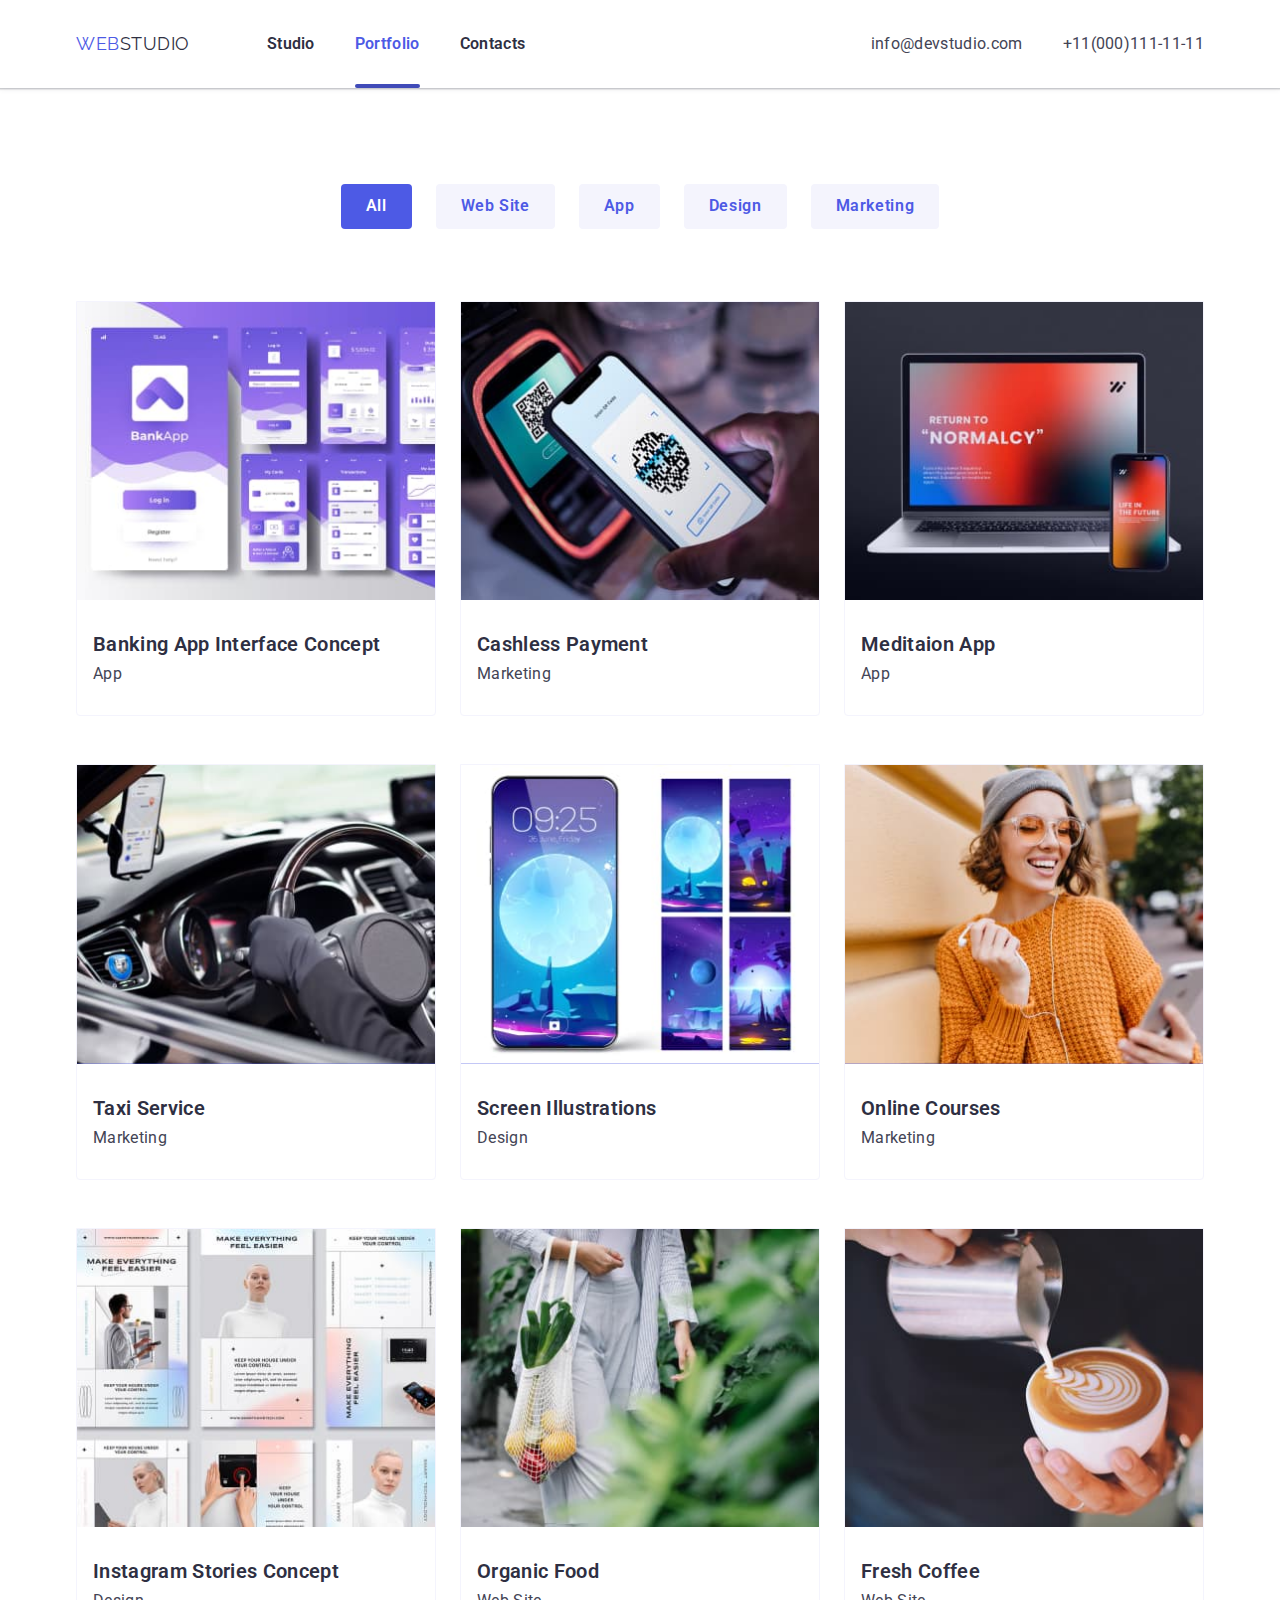
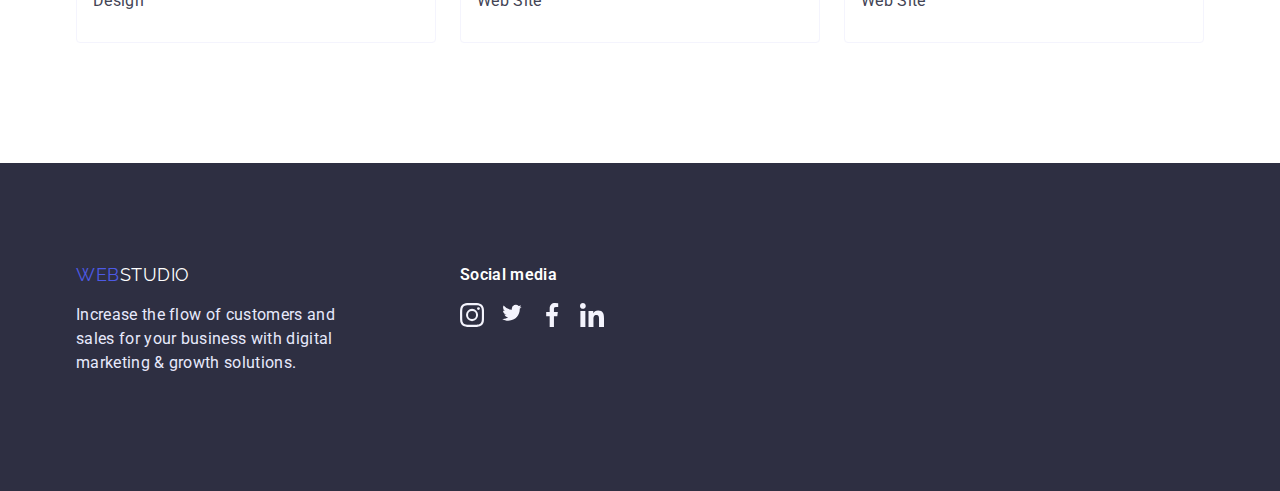
==== portfolio.html @ 0a271f46 "summary" ====
<!DOCTYPE html>
<html lang="en">
  <head>
    <meta charset="UTF-8" />
    <meta http-equiv="X-UA-Compatible" content="IE=edge" />
    <meta name="viewport" content="width=device-width, initial-scale=1.0" />
    <title>Портфоліо</title>
    <link
      href="https://fonts.googleapis.com/css2?family=Raleway:wght@700&family=Roboto:wght@400;500;700;900&display=swap"
      rel="stylesheet"
    />
    <link
      rel="stylesheet"
      href="https://cdnjs.cloudflare.com/ajax/libs/modern-normalize/1.1.0/modern-normalize.min.css"
    />
    <link rel="stylesheet" href="./css/styles.css" />
  </head>
  <body>
    <header class="page-header">
      <div class="container main-nav">
        <nav class="nav-logo">
          <a href="./images/Logo.svg" class="logo"
            ><span class="accent">WEB</span>STUDIO</a
          >
          <ul class="site-nav list">
            <li class="item"><a href="./index.html" class="link">Studio</a></li>
            <li class="item current"><a href="" class="link current">Portfolio</a></li>
            <li class="item"><a href="" class="link">Contacts</a></li>
          </ul>
        </nav>
        <div class="contact">
          <ul class="aut-nav list">
            <li class="item">
              <a href="mailto:info@devstudio.com" class="link"
                >info@devstudio.com</a
              >
            </li>
            <li class="item">
              <a href="tel:+11(000)111-11-11" class="link">+11(000)111-11-11</a>
            </li>
          </ul>
        </div>
      </div>
    </header>
    <main>
        <section class="portfolio-card">
         <div class="container">
          <ul class="list button-container">
            <li class="item">
              <button type="button" class="button primary">All</button>
            </li>
            <li class="item">
              <button type="button" class="button secondary">Web Site</button>
            </li>
            <li class="item">
              <button type="button" class="button secondary">App</button>
            </li>
            <li class="item">
              <button type="button" class="button secondary">Design</button>
            </li>
            <li class="item">
              <button type="button" class="button secondary">Marketing</button>
            </li>
          </ul>
          <ul class="project-card list">
            <li class="card-info item">
            <a href="" class="card-element">
              <div class="card-img">
              <img src="./images/imgp(1).jpg" alt="Banking App" width="360" />
              <p class="overlay">14 Stylish and User-Friendly App 
                Design Concepts · Task Manager App ·
                Calorie Tracker App · Exotic Fruit Ecommerce App · 
                Cloud Storage App</p>
              </div>
              <div class="card-text">
              <h3 class="card-text-title">Banking App Interface Concept</h3>
              <p class="card-text-text">App</p>
              </div>
           </a>
            </li>
            <li class="card-info item ">
              <a href="" class="card-element">
                <div class="card-img">
              <img
                src="./images/imgp(2).jpg"
                alt="Cashless Payment"
                width="360"
              />
             <p class="overlay">14 Stylish and User-Friendly App 
                        Design Concepts · Task Manager App ·
                        Calorie Tracker App · Exotic Fruit Ecommerce App · 
                        Cloud Storage App</p>
                </div>
                        <div class="card-text">
                        <h3 class="card-text-title">Cashless Payment</h3>
              <p class="card-text-text">Marketing</p>
                        </div>
            </a>
            </li>
            <li class="card-info item">
              <a href="" class="card-element">
                <div class="card-img">
                <img src="./images/imgp(3).jpg" alt="Meditaion App" width="360" />
              <p class="overlay">14 Stylish and User-Friendly App 
                Design Concepts · Task Manager App ·
                Calorie Tracker App · Exotic Fruit Ecommerce App · 
                Cloud Storage App</p>
                </div>
              <div class="card-text">
              <h3 class="card-text-title">Meditaion App</h3>
              <p class="card-text-text">App</p>
              </div>
            </a>
            </li>
            <li class="card-info item">
              <a href="" class="card-element">
                <div class="card-img">
                  <img src="./images/imgp(4).jpg" alt="Taxi Service" width="360" />
                  <p class="overlay">14 Stylish and User-Friendly App 
                    Design Concepts · Task Manager App ·
                    Calorie Tracker App · Exotic Fruit Ecommerce App · 
                    Cloud Storage App</p>
                    </div>
                  <div class="card-text">
              <h3 class="card-text-title">Taxi Service</h3>
              <p class="card-text-text">Marketing</p>
              </div>
            </a>
            </li>
            <li class="card-info item">
              <a href="" class="card-element">
                <div class="card-img">
                <img
                src="./images/imgp(5).jpg"
                alt="Screen Illustrations"
                width="360"
              />
              <p class="overlay">14 Stylish and User-Friendly App 
                Design Concepts · Task Manager App ·
                Calorie Tracker App · Exotic Fruit Ecommerce App · 
                Cloud Storage App</p>
                </div>
              <div class="card-text">
              <h3 class="card-text-title">Screen Illustrations</h3>
              <p class="card-text-text">Design</p>
              </div>
            </a>
            </li>
            <li class="card-info item">
            <a href="" class="card-element">
              <div class="card-img">
              <img
                src="./images/imgp(6).jpg"
                alt="Online Courses"
                width="360"
              />
              <p class="overlay">14 Stylish and User-Friendly App 
                Design Concepts · Task Manager App ·
                Calorie Tracker App · Exotic Fruit Ecommerce App · 
                Cloud Storage App</p>
                </div>
              <div class="card-text">
              <h3 class="card-text-title">Online Courses</h3>
              <p class="card-text-text">Marketing</p>
              </div>
            </a>
            </li>
            <li class="card-info item">
              <a href="" class="card-element">
                <div class="card-img">
                <img src="./images/imgp(7).jpg" alt="Instagram" width="360" />
                <p class="overlay">14 Stylish and User-Friendly App 
                  Design Concepts · Task Manager App ·
                  Calorie Tracker App · Exotic Fruit Ecommerce App · 
                  Cloud Storage App</p>
                  </div>
                <div class="card-text">
              <h3 class="card-text-title">Instagram Stories Concept</h3>
              <p class="card-text-text">Design</p>
              </div>
            </a>
            </li>
            <li class="card-info item">
              <a href="" class="card-element" >
                <div class="card-img">
                <img src="./images/imgp(8).jpg" alt="Organic Food" width="360" />
              <p class="overlay">14 Stylish and User-Friendly App 
                Design Concepts · Task Manager App ·
                Calorie Tracker App · Exotic Fruit Ecommerce App · 
                Cloud Storage App</p>
                </div>
              <div class="card-text">
              <h3 class="card-text-title">Organic Food</h3>
              <p class="card-text-text">Web Site</p>
              </div>
              </a>
            </li>
            <li class="card-info item">
              <a href="" class="card-element">
                <div class="card-img">
                <img src="./images/imgp(9).jpg" alt="Fresh Coffee" width="360" />
                <p class="overlay">14 Stylish and User-Friendly App 
                  Design Concepts · Task Manager App ·
                  Calorie Tracker App · Exotic Fruit Ecommerce App · 
                  Cloud Storage App</p>
                  </div>
                <div class="card-text">
              <h3 class="card-text-title">Fresh Coffee</h3>
              <p class="card-text-text">Web Site</p>
              </div>
            </a>
            </li>
          </ul>
        </div>
        </section>
    </main>

    <footer class="footer">
      <div class="container info">
        <div class=" footer-page footer-info">
        <a href="./images/Logo.svg" class="logo footer-logo"
          ><span class="accent">WEB</span>STUDIO</a
        >
        <p class="footer-text">
          Increase the flow of customers and sales for your business with
          digital marketing & growth solutions.
        </p>
        </div>
        <div class="cocial footer-info">
        <h2 class="footer-title">Social media</h2>
        <ul class="link-media list">
          <li class="">
            <a class="link-media-item">
            <svg class="media-icon" width="24" height="24">
             <use href="./images/icons.svg/symbol-defs2.svg#icon-instagramsvg"></use>
            </svg>
          </a>
          </li>
          <li class="">
            <a class="link-media-item">
            <svg class="media-icon" width="24" height="19.5">
              <use href="./images/icons.svg/symbol-defs2.svg#icon-twittersvg"></use>
            </svg>
          </a>
          </li>
          <li class="">
            <a class="link-media-item">
            <svg class="media-icon" width="24" height="24">
              <use href="./images/icons.svg/symbol-defs2.svg#icon-facebooksvg"></use>
            </svg>
          </a>
          </li>
          <li class="">
            <a class="link-media-item">
            <svg class="media-icon" width="24" height="24">
              <use href="./images/icons.svg/symbol-defs2.svg#icon-linkedinsvg"></use>
            </svg>
          </a>
          </li>
        </ul>
        </div>
      </div>
    </footer>
  </body>
</html>
---- css/styles.css ----
:root{
    --primary-text-color:rgba(67, 68, 85, 1);
    --title-text-color:#2E2F42;
    --accent-color:#4D5AE5;
    --primary-white-color: #ffffff;
    --primary-light-color: #E7E9FC;
    --primary-cloud-color:#F4F4FD;
    --primary-slate-color:#8E8F99;
    --primary-green-color:#31D0AA;
    --timer-fuction: cubic-bezier(0.4, 0, 0.2, 1);
}

img{
    display: block;
    max-width: 100%;
} 
body{
    color: var(--primary-text-color);
    background-color: var(--primary-white-color);
    font-family: Roboto, sans-serif;
    letter-spacing: 0.02em;
    font-size: 16px;
    line-height: 1.5;
}
.list{
    padding: 0;
    margin: 0;
    list-style: none;
}
.container{
    margin-left: auto;
    margin-right: auto;
    width: 100%;
    max-width: 1158px;
    padding-left: 15px;
    padding-right: 15px;
    
}

/*---LOGO---*/
.page-header{
    display: flex;
    align-items: center;
    box-shadow: 0px 2px 1px rgba(46, 47, 66, 0.08), 0px 1px 1px rgba(46, 47, 66, 0.16), 0px 1px 6px rgba(46, 47, 66, 0.08);
}
.logo {
   display: flex;
   padding-top: 24px;
   padding-bottom:24px ;
    color:var(--title-text-color);
    font-family: Raleway, cursive;
    font-size: 18px;
    line-height: 1.33;
    letter-spacing: 0.03em;
    text-decoration: none;
    transition: color 250ms var(--timer-fuction);
}

.logo:hover,
.logo:focus{
    color:var(--primary-text-color);
}

.logo:active{
    color: var(--accent-color);
}

.logo .accent{
    color:var(--accent-color);
    font-family: Raleway, sans-serif;
    font-size: 18px;
    line-height: 1.33;
    letter-spacing: 0.03em; 
    transition: color 250ms var(--timer-fuction);  
}

.logo .accent:hover,
.logo .accent:focus{
    color: var(--primary-text-color);
}

.logo .accent{
    color: var(--accent-color);
}


.main-nav{
    display: flex;
    align-items: center;
    margin-right: auto;   
}


/*---SITE-NAV---*/

 .nav-logo{
    display: flex;
    align-items: center;
    margin-right: auto;
 }
.site-nav{
    display: flex;
    margin-left: 77px;
    gap:40px;

}

.site-nav .link{
    display:block;
    position: relative; 
    color: var(--title-text-color);
    font-weight: 600;
    font-size: 16px;
    line-height: 1.5;
    text-decoration: none;
    padding-top: 32px;
    padding-bottom: 32px;
    transition: color 250ms var(--timer-fuction);
}
.item.current > .link{
    color:var(--accent-color);
}
 .link.current::after {
    content: '' ;
    display:block;
    position: absolute;
    left: 0;
    bottom:0; 
    width: 100%;
    height: 4px;
    background-color: #404BB8;
    border-radius: 2px;
    opacity: 1;
    transform: color 250ms var(--timer-fuction); 
} 


.site-nav .link:hover,
.site-nav .link:focus{
    color:var(--primary-text-color); 
}

.site-nav .link:active{
   color: var(--accent-color);
}



/*---AUT-NAV---*/

.aut-nav{
    display: flex;
    gap:40px;
   
}

.aut-nav .link{
    display: flex;
    color:var(--primary-text-color);
    font-size: 16px;
    line-height: 1.5;
    text-decoration: none;
    transition: color 250ms var(--timer-fuction);
     
}


.aut-nav .link:hover,
.aut-nav .link:focus{
    color:var(--title-text-color); 
}

.aut-nav .link:active{
    color: var(--accent-color);
}

 /*---HERO---*/
 .overlay-hero {
    min-width: 1440px;
    height: 600px;
    margin-left: auto;
    margin-right: auto;
    outline: 1px solid #000000;
    background-color: var(--primary-slate-color);
    background-image: linear-gradient(
        rgba(46, 47, 66, 0.7),
     rgba(46, 47, 66, 0.7)),
     url('../images/people-office1.jpg');
    background-repeat: no-repeat;
    background-position: center;
    background-size: cover; 
 }
 .hero{
    padding-top: 192px;
    padding-bottom:192px ;
    text-align: center;
 }

.hero-title{
    margin-top: 0;
    margin-bottom: 48px;
    color: var(--primary-white-color);
    font-weight: 600;
    font-size: 56px;
    line-height: 1.07;
  
}

 /*---BUTTON---*/

.button{ 
   
    display: inline-block;
    border-radius: 4px;
    padding: 12px 24px;
    border: 1px solid transparent;

    color: var(--title-text-color);
    background-color: var(--primary-white-color);
    font-family: inherit;
    font-weight: 600;
    font-size: 16px;
    line-height: 1.18;
    letter-spacing: 0.04em;
    cursor: pointer;
    text-align: center;
    transition: background-color 250ms cubic-bezier(0.4, 0, 0.2, 1), box-shadow 250ms cubic-bezier(0.4, 0, 0.2, 1),
                color 250ms cubic-bezier(0.4, 0, 0.2, 1);

    


}
.button.primary{
    color:var(--primary-white-color);
    background-color:var(--accent-color); 

}

.button.primary:hover,
.button.primary:focus{
    background-color: #404BB8;
    box-shadow:0px 4px 4px rgba(0, 0, 0, 0.15);
}
.button.primary:active{
    color:var(--accent-color);
}
.button.secondary {
    color: var(--accent-color);
    background-color: var(--primary-cloud-color);
       
}

.button.secondary:hover,
.button.secondary:focus{
    color:var(--primary-cloud-color);
    background-color:var(--accent-color); 
    box-shadow:0px 4px 4px rgba(0, 0, 0, 0.15);
}

.button.secondary:active{
    color: var(--primary-cloud-color);
}

/*section fuetere+team*/

.section{
    padding-top: 120px; 
    padding-bottom: 120px;
}
.no-padding{
    padding-bottom: 0;

}
  
.fueture{
    
}

.fueture-list{
    display: flex;
    
}
.fueture-list .item{
    width: calc(25% - 24px);
    margin:0 12px;
   
}
 .fueture-icon{
    display: flex;
}

.item-icon{
    display: flex;
    justify-content: center;
    align-items: center;
    height: 112px; 
    background-color: var(--primary-cloud-color); 
    margin-bottom: 8px;   
}

.fueture-list .title, 
.team-list .title{
    margin-top: 0;
    margin-bottom: 8px;
    color:var(--title-text-color);
    font-weight: 600;
    font-size: 20px;
    line-height: 1.2;
    
}
.fueture-list .text{
    margin-top: 0;
    margin-bottom: 0;
   color: var(--primary-text-color);
   font-size: 16px;
   line-height: 1.5;
}

/*---WORK---*/
.work{ 
   

}
.work-list{
    display: flex;
    justify-content: center;
    gap: 24px;
    
}
.work-list .item{
    width: 360px;
    
}


.work .title{
    margin-top: 0;
    margin-bottom: 72px;
    color:var(--title-text-color);
    font-weight: 600;
    font-size: 36px; 
    line-height: 1.11;
    text-align: center;
}

/*---TEAM---*/
.team{
 background-color: var(--primary-cloud-color);
}  

.team .team-title{
    margin-top: 0;
    margin-bottom: 72px ;
    color:var(--title-text-color);
    font-weight: 600;
    font-size: 36px;
    line-height: 1.11;
    text-align: center;

}
.team-list{
    display: flex;
    justify-content: center;

}
.team-list .item{
    width: calc(25% - 24px);
    margin: 0 12px;
    border-radius: 0px 0px 4px 4px;
    box-shadow: 0px 1px 6px rgba(46, 47, 66, 0.08), 0px 1px 1px rgba(46, 47, 66, 0.16), 0px 2px 1px rgba(46, 47, 66, 0.08);
} 

.team-list .text{
    color:var(--primary-text-color);
    margin-top: 0;
    margin-bottom: 8px;
    text-align: center;
}
.title-text{
 padding: 32px 16px;
 background-color: var(--primary-white-color);
}
.team-list .title{
    text-align: center;
}
.link-team{
    display: flex;
    justify-content: center;
    gap: 24px;
}

.link-team-item{
    width: 40px;
    height: 40px;  
}
.link-team-icon{
    width: 100%;
    height: 100%;
    background-color: var(--accent-color);
    border-radius: 50%;
    display: flex;
    align-items: center;
    justify-content: center;
    transition: background-color 250ms var(--timer-fuction);
}
.team-icon{
    fill:var(--primary-cloud-color);
}
.link-team-icon:hover,
.link-team-icon:focus{
    background-color:#404BB8; 
}



/* ---CUSTOMERS--- */

.customers-title{
    margin-bottom: 72px ;
    color:var(--title-text-color);
    font-size: 36px;
    line-height: 1.16;
    text-align: center; 
    letter-spacing: 0.03em;
}
.customers-link{ 
    display: flex;
    align-items: center;
    margin:0;
    padding:0;
    
}

.customers{
    padding-top:120px;
    padding-bottom: 120px; 
}

.customers-link{
    display: flex;
    gap:24px;
}
.client{
  width: calc((100% - 120px) / 6);
  height: 88px ;
}
.compani{
    width: 100%;
    height: 100%;
    border:1px solid var(--primary-slate-color);
    border-radius: 4px;
    display: flex;
    align-items: center;
    justify-content: center;
    fill:var(--primary-slate-color);
    transition: fill 250ms var(--timer-fuction),  border-color 250ms var(--timer-fuction);
    

}

.compani:hover,
.compani:focus{
    border-color: var(--accent-color);
    fill:var(--accent-color);
}



/* ---FOOTER---- */
.footer{
 padding-top: 100px; 
 padding-bottom: 100px;
 background-color: var(--title-text-color);
    
}
.info{
    display: flex;
    align-items: center;
    align-items: flex-start;
}
.footer-info{
    flex-direction: column;

}
.footer-page{
    margin-right: 120px;
}
.footer-logo{
    margin-bottom: 16px;
    padding: 0;
    color: var(--primary-white-color);
    transition: color 250ms var(--timer-fuction);

}
.footer-logo:hover,
.footer-logo:focus{
color:var(--primary-white-color);
}


.footer-text{
    display: flex;
    color: var(--primary-light-color);
    margin-top: 0;
    width: 264px;
  
}

.footer-title{
    display:flex;

    font-weight: 600;
    font-size: 16px;
    line-height: 1.5;
    color:var(--primary-white-color);
    margin-bottom:16px;
    margin-top:0;
}
 
.link-media{
    display: flex;
    justify-content: center;
    gap: 16px;
}

.link-media-item{
    width: 40px;
    height: 40px;  
}
.link-media-icom{
    width: 100%;
    height: 100%;
    background-color: rgb(255, 255, 255,10%);
    border-radius: 50%;
    display: flex;
    align-items: center;
    justify-content: center;
    transition: background-color 250ms var(--timer-fuction);
}
.media-icon{
    fill:var(--primary-cloud-color);
}
.link-media-icom:hover,
.link-media-icom:focus{
    background-color:var(--primary-green-color); 
}


.cocial{
    padding-right: 120px;
} 


/*---PORTFOLIO---*/

.portfolio-card{
    padding-top: 96px;
    padding-bottom: 120px;
}
.button-container{
    display: flex;
    justify-content: center;
    margin-bottom: 72px;
   
    
}
.button-container .item+.item{
    margin-left: 24px;

}
 .project-card{
    display: flex;
    flex-wrap: wrap;
    text-decoration: none;
    column-gap:24px ;
    row-gap:48px ;
 }


a{
    text-decoration: none;
}
.card-text-title{
    display: flex;
    margin-top: 0;
    margin-bottom: 8px;  
    color: var(--title-text-color);
    font-weight: 600;
    font-size: 20px;
    line-height: 1.2;

}
.card-text-text{
    margin-top: 0;
    margin-bottom:0;   
    color: var(--primary-text-color);
    font-size: 16px;
    line-height: 1.2;
    
}
.card-text{
    padding-top: 32px;
    padding-bottom: 32px;
    padding-left: 16px;
    padding-right: 0;
}

.card-info{
    width: 360px;
    border: 0.5px solid var(--primary-cloud-color);
    border-radius: 0px 0px 4px 4px;
}

.card-info:hover,
.card-info:focus{
    box-shadow: 0px 1px 6px rgba(46, 47, 66, 0.08), 0px 1px 1px rgba(46, 47, 66, 0.16), 0px 2px 1px rgba(46, 47, 66, 0.08); 
   
}
.card-element{
    position: relative;
    display: block;
}
.card-img{
    position: relative;
    overflow: hidden; 
}
.overlay{
    position: absolute;
    left:0;
    top:0;
    width: 100%;
    height: 100%;
    margin: 0;
    overflow: avto;
    transform: translate(0, 100%);
    transition: transform 250ms var(--timer-fuction);
    font-size: 16px;
    padding-top: 40px ;
    padding-bottom: 164px ;
    padding-left: 32px ;
    padding-right: 32px ;
    
    color:var(--primary-cloud-color);
    background-color: rgba(77, 90, 229, 0.5);
}

.card-element:hover .overlay,
.card-element:focus .overlay{
    transform: translate(0, 0);
}

/* MODAL */

.backdrop{
    position: fixed;
    top:0;
    left:0;
    z-index: 100;
    width: 100%;
    height: 100%;
    background-color: rgba(46, 47, 66, 0.4);
    transition: opacity 250ms var(--timer-fuction), visibility 250ms var(--timer-fuction);
}
 .backdrop.is-hidden{
    opacity: 0;
    visibility: hidden;
    pointer-events: none;

} 
.modal {
    position: absolute;
    top: 50%;
    left: 50%;
    transform: translate(-50%, -50%);
    width: 408px;
    height: 576px;
    background-color:#FCFCFC;
    box-shadow: 0px 1px 1px rgba(0, 0, 0, 0.14), 0px 1px 3px rgba(0, 0, 0, 0.12), 0px 2px 1px rgba(0, 0, 0, 0.2);
    border-radius: 4px;
   
    
}
.modal-close-btn{
    position: absolute;
    top:24px;
    right: 24px;
    display: flex;
    justify-content: center;
    align-items: center; 
    width: 24px;
    height: 24px;  
    border-radius: 50%;
    background: #E7E9FC;
    border: 1px solid rgba(0, 0, 0, 0.1);
    padding: 0;
    cursor: pointer;
    transition: border-color var(--accent-color); 
    filter: drop-shadow(0px 4px 4px rgba(0, 0, 0, 0.25)); 
} 

.modal-close-btn:hover,
.modal-close-btn:focus{
   border-color: rgba(231, 233, 252, 1);
}

.modal-close-svg-btn{
    transition: fill var(--primary-white-color);
} 
  
.modal-close-btn:hover .modal-close-svg-btn,
.modal-close-btn:focus .modal-close-svg-btn{
fill: var(--title-text-color); 
}
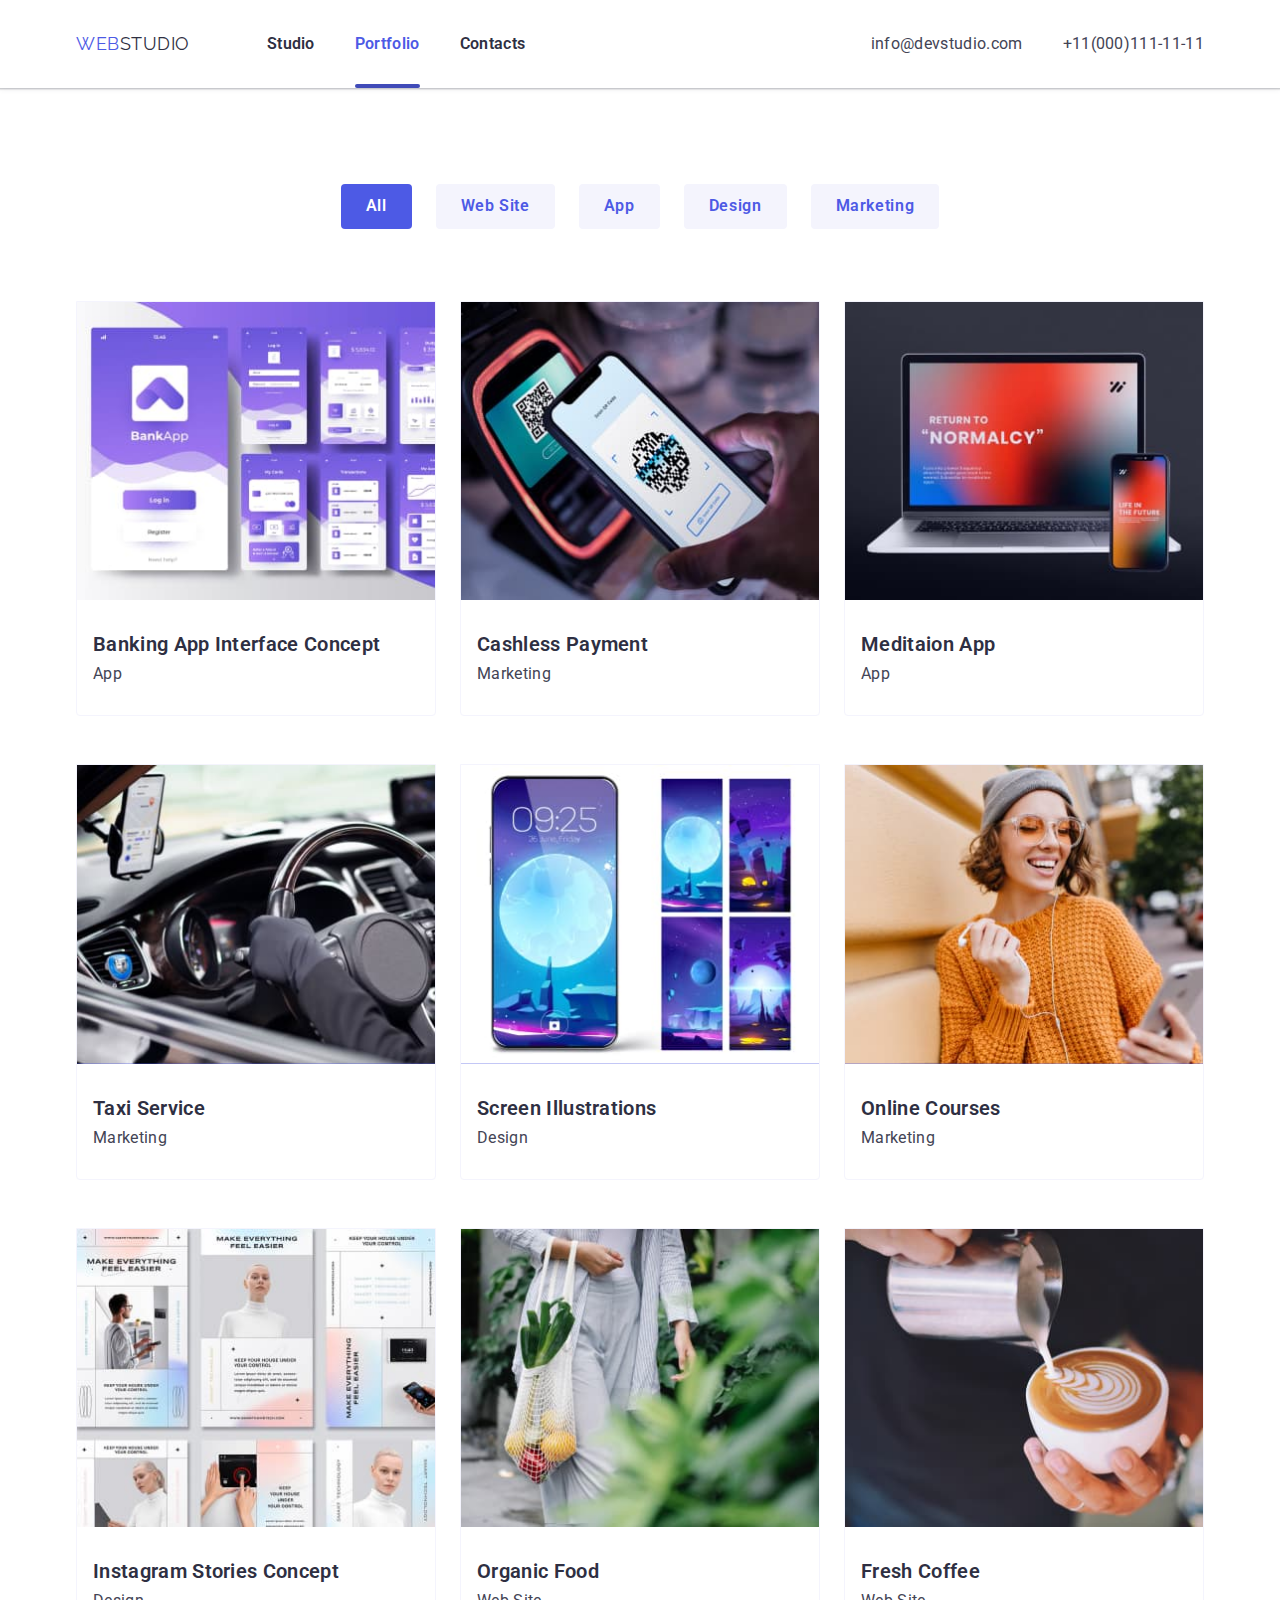
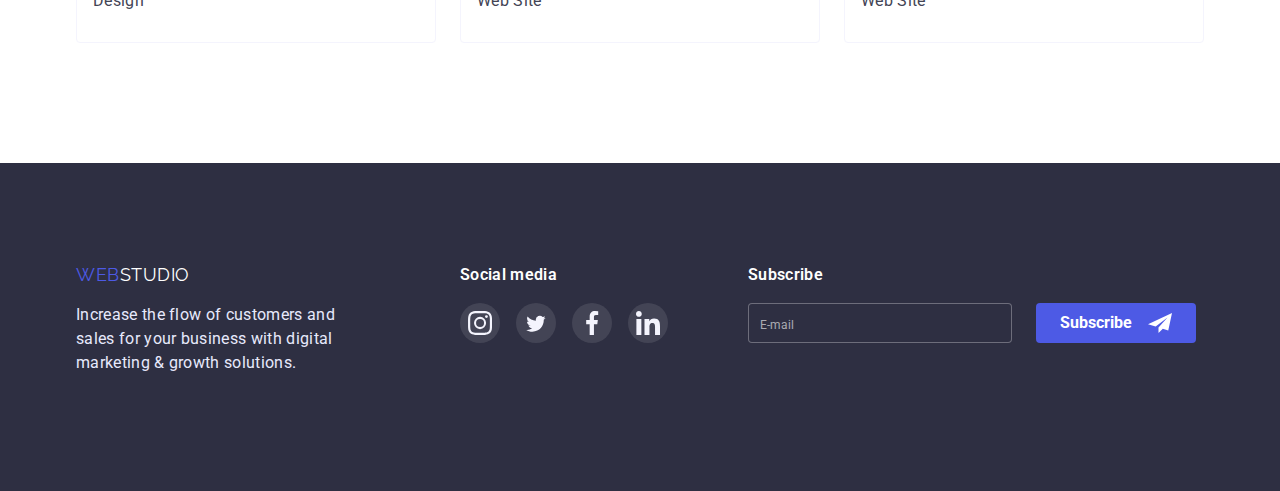
==== commit d651d7f3: "update portfolio" ====
--- a/portfolio.html
+++ b/portfolio.html
@@ -24,7 +24,9 @@
           >
           <ul class="site-nav list">
             <li class="item"><a href="./index.html" class="link">Studio</a></li>
-            <li class="item current"><a href="" class="link current">Portfolio</a></li>
+            <li class="item current">
+              <a href="" class="link current">Portfolio</a>
+            </li>
             <li class="item"><a href="" class="link">Contacts</a></li>
           </ul>
         </nav>
@@ -43,8 +45,8 @@
       </div>
     </header>
     <main>
-        <section class="portfolio-card">
-         <div class="container">
+      <section class="portfolio-card">
+        <div class="container">
           <ul class="list button-container">
             <li class="item">
               <button type="button" class="button primary">All</button>
@@ -64,200 +66,257 @@
           </ul>
           <ul class="project-card list">
             <li class="card-info item">
-            <a href="" class="card-element">
-              <div class="card-img">
-              <img src="./images/imgp(1).jpg" alt="Banking App" width="360" />
-              <p class="overlay">14 Stylish and User-Friendly App 
-                Design Concepts · Task Manager App ·
-                Calorie Tracker App · Exotic Fruit Ecommerce App · 
-                Cloud Storage App</p>
-              </div>
-              <div class="card-text">
-              <h3 class="card-text-title">Banking App Interface Concept</h3>
-              <p class="card-text-text">App</p>
-              </div>
-           </a>
-            </li>
-            <li class="card-info item ">
-              <a href="" class="card-element">
-                <div class="card-img">
-              <img
-                src="./images/imgp(2).jpg"
-                alt="Cashless Payment"
-                width="360"
-              />
-             <p class="overlay">14 Stylish and User-Friendly App 
-                        Design Concepts · Task Manager App ·
-                        Calorie Tracker App · Exotic Fruit Ecommerce App · 
-                        Cloud Storage App</p>
-                </div>
-                        <div class="card-text">
-                        <h3 class="card-text-title">Cashless Payment</h3>
-              <p class="card-text-text">Marketing</p>
-                        </div>
-            </a>
-            </li>
-            <li class="card-info item">
-              <a href="" class="card-element">
-                <div class="card-img">
-                <img src="./images/imgp(3).jpg" alt="Meditaion App" width="360" />
-              <p class="overlay">14 Stylish and User-Friendly App 
-                Design Concepts · Task Manager App ·
-                Calorie Tracker App · Exotic Fruit Ecommerce App · 
-                Cloud Storage App</p>
-                </div>
-              <div class="card-text">
-              <h3 class="card-text-title">Meditaion App</h3>
-              <p class="card-text-text">App</p>
-              </div>
-            </a>
-            </li>
-            <li class="card-info item">
-              <a href="" class="card-element">
-                <div class="card-img">
-                  <img src="./images/imgp(4).jpg" alt="Taxi Service" width="360" />
-                  <p class="overlay">14 Stylish and User-Friendly App 
-                    Design Concepts · Task Manager App ·
-                    Calorie Tracker App · Exotic Fruit Ecommerce App · 
-                    Cloud Storage App</p>
-                    </div>
-                  <div class="card-text">
-              <h3 class="card-text-title">Taxi Service</h3>
-              <p class="card-text-text">Marketing</p>
-              </div>
-            </a>
-            </li>
-            <li class="card-info item">
-              <a href="" class="card-element">
-                <div class="card-img">
-                <img
-                src="./images/imgp(5).jpg"
-                alt="Screen Illustrations"
-                width="360"
-              />
-              <p class="overlay">14 Stylish and User-Friendly App 
-                Design Concepts · Task Manager App ·
-                Calorie Tracker App · Exotic Fruit Ecommerce App · 
-                Cloud Storage App</p>
-                </div>
-              <div class="card-text">
-              <h3 class="card-text-title">Screen Illustrations</h3>
-              <p class="card-text-text">Design</p>
-              </div>
-            </a>
-            </li>
-            <li class="card-info item">
-            <a href="" class="card-element">
-              <div class="card-img">
-              <img
-                src="./images/imgp(6).jpg"
-                alt="Online Courses"
-                width="360"
-              />
-              <p class="overlay">14 Stylish and User-Friendly App 
-                Design Concepts · Task Manager App ·
-                Calorie Tracker App · Exotic Fruit Ecommerce App · 
-                Cloud Storage App</p>
-                </div>
-              <div class="card-text">
-              <h3 class="card-text-title">Online Courses</h3>
-              <p class="card-text-text">Marketing</p>
-              </div>
-            </a>
-            </li>
-            <li class="card-info item">
-              <a href="" class="card-element">
-                <div class="card-img">
-                <img src="./images/imgp(7).jpg" alt="Instagram" width="360" />
-                <p class="overlay">14 Stylish and User-Friendly App 
-                  Design Concepts · Task Manager App ·
-                  Calorie Tracker App · Exotic Fruit Ecommerce App · 
-                  Cloud Storage App</p>
-                  </div>
-                <div class="card-text">
-              <h3 class="card-text-title">Instagram Stories Concept</h3>
-              <p class="card-text-text">Design</p>
-              </div>
-            </a>
-            </li>
-            <li class="card-info item">
-              <a href="" class="card-element" >
-                <div class="card-img">
-                <img src="./images/imgp(8).jpg" alt="Organic Food" width="360" />
-              <p class="overlay">14 Stylish and User-Friendly App 
-                Design Concepts · Task Manager App ·
-                Calorie Tracker App · Exotic Fruit Ecommerce App · 
-                Cloud Storage App</p>
-                </div>
-              <div class="card-text">
-              <h3 class="card-text-title">Organic Food</h3>
-              <p class="card-text-text">Web Site</p>
-              </div>
-              </a>
-            </li>
-            <li class="card-info item">
-              <a href="" class="card-element">
-                <div class="card-img">
-                <img src="./images/imgp(9).jpg" alt="Fresh Coffee" width="360" />
-                <p class="overlay">14 Stylish and User-Friendly App 
-                  Design Concepts · Task Manager App ·
-                  Calorie Tracker App · Exotic Fruit Ecommerce App · 
-                  Cloud Storage App</p>
-                  </div>
-                <div class="card-text">
-              <h3 class="card-text-title">Fresh Coffee</h3>
-              <p class="card-text-text">Web Site</p>
-              </div>
-            </a>
-            </li>
-          </ul>
-        </div>
-        </section>
+              <a href="" class="card-element">
+                <div class="card-img">
+                  <img
+                    src="./images/imgp(1).jpg"
+                    alt="Banking App"
+                    width="360"
+                  />
+                  <p class="overlay">
+                    14 Stylish and User-Friendly App Design Concepts · Task
+                    Manager App · Calorie Tracker App · Exotic Fruit Ecommerce
+                    App · Cloud Storage App
+                  </p>
+                </div>
+                <div class="card-text">
+                  <h3 class="card-text-title">Banking App Interface Concept</h3>
+                  <p class="card-text-text">App</p>
+                </div>
+              </a>
+            </li>
+            <li class="card-info item">
+              <a href="" class="card-element">
+                <div class="card-img">
+                  <img
+                    src="./images/imgp(2).jpg"
+                    alt="Cashless Payment"
+                    width="360"
+                  />
+                  <p class="overlay">
+                    14 Stylish and User-Friendly App Design Concepts · Task
+                    Manager App · Calorie Tracker App · Exotic Fruit Ecommerce
+                    App · Cloud Storage App
+                  </p>
+                </div>
+                <div class="card-text">
+                  <h3 class="card-text-title">Cashless Payment</h3>
+                  <p class="card-text-text">Marketing</p>
+                </div>
+              </a>
+            </li>
+            <li class="card-info item">
+              <a href="" class="card-element">
+                <div class="card-img">
+                  <img
+                    src="./images/imgp(3).jpg"
+                    alt="Meditaion App"
+                    width="360"
+                  />
+                  <p class="overlay">
+                    14 Stylish and User-Friendly App Design Concepts · Task
+                    Manager App · Calorie Tracker App · Exotic Fruit Ecommerce
+                    App · Cloud Storage App
+                  </p>
+                </div>
+                <div class="card-text">
+                  <h3 class="card-text-title">Meditaion App</h3>
+                  <p class="card-text-text">App</p>
+                </div>
+              </a>
+            </li>
+            <li class="card-info item">
+              <a href="" class="card-element">
+                <div class="card-img">
+                  <img
+                    src="./images/imgp(4).jpg"
+                    alt="Taxi Service"
+                    width="360"
+                  />
+                  <p class="overlay">
+                    14 Stylish and User-Friendly App Design Concepts · Task
+                    Manager App · Calorie Tracker App · Exotic Fruit Ecommerce
+                    App · Cloud Storage App
+                  </p>
+                </div>
+                <div class="card-text">
+                  <h3 class="card-text-title">Taxi Service</h3>
+                  <p class="card-text-text">Marketing</p>
+                </div>
+              </a>
+            </li>
+            <li class="card-info item">
+              <a href="" class="card-element">
+                <div class="card-img">
+                  <img
+                    src="./images/imgp(5).jpg"
+                    alt="Screen Illustrations"
+                    width="360"
+                  />
+                  <p class="overlay">
+                    14 Stylish and User-Friendly App Design Concepts · Task
+                    Manager App · Calorie Tracker App · Exotic Fruit Ecommerce
+                    App · Cloud Storage App
+                  </p>
+                </div>
+                <div class="card-text">
+                  <h3 class="card-text-title">Screen Illustrations</h3>
+                  <p class="card-text-text">Design</p>
+                </div>
+              </a>
+            </li>
+            <li class="card-info item">
+              <a href="" class="card-element">
+                <div class="card-img">
+                  <img
+                    src="./images/imgp(6).jpg"
+                    alt="Online Courses"
+                    width="360"
+                  />
+                  <p class="overlay">
+                    14 Stylish and User-Friendly App Design Concepts · Task
+                    Manager App · Calorie Tracker App · Exotic Fruit Ecommerce
+                    App · Cloud Storage App
+                  </p>
+                </div>
+                <div class="card-text">
+                  <h3 class="card-text-title">Online Courses</h3>
+                  <p class="card-text-text">Marketing</p>
+                </div>
+              </a>
+            </li>
+            <li class="card-info item">
+              <a href="" class="card-element">
+                <div class="card-img">
+                  <img src="./images/imgp(7).jpg" alt="Instagram" width="360" />
+                  <p class="overlay">
+                    14 Stylish and User-Friendly App Design Concepts · Task
+                    Manager App · Calorie Tracker App · Exotic Fruit Ecommerce
+                    App · Cloud Storage App
+                  </p>
+                </div>
+                <div class="card-text">
+                  <h3 class="card-text-title">Instagram Stories Concept</h3>
+                  <p class="card-text-text">Design</p>
+                </div>
+              </a>
+            </li>
+            <li class="card-info item">
+              <a href="" class="card-element">
+                <div class="card-img">
+                  <img
+                    src="./images/imgp(8).jpg"
+                    alt="Organic Food"
+                    width="360"
+                  />
+                  <p class="overlay">
+                    14 Stylish and User-Friendly App Design Concepts · Task
+                    Manager App · Calorie Tracker App · Exotic Fruit Ecommerce
+                    App · Cloud Storage App
+                  </p>
+                </div>
+                <div class="card-text">
+                  <h3 class="card-text-title">Organic Food</h3>
+                  <p class="card-text-text">Web Site</p>
+                </div>
+              </a>
+            </li>
+            <li class="card-info item">
+              <a href="" class="card-element">
+                <div class="card-img">
+                  <img
+                    src="./images/imgp(9).jpg"
+                    alt="Fresh Coffee"
+                    width="360"
+                  />
+                  <p class="overlay">
+                    14 Stylish and User-Friendly App Design Concepts · Task
+                    Manager App · Calorie Tracker App · Exotic Fruit Ecommerce
+                    App · Cloud Storage App
+                  </p>
+                </div>
+                <div class="card-text">
+                  <h3 class="card-text-title">Fresh Coffee</h3>
+                  <p class="card-text-text">Web Site</p>
+                </div>
+              </a>
+            </li>
+          </ul>
+        </div>
+      </section>
     </main>
 
     <footer class="footer">
       <div class="container info">
-        <div class=" footer-page footer-info">
-        <a href="./images/Logo.svg" class="logo footer-logo"
-          ><span class="accent">WEB</span>STUDIO</a
-        >
-        <p class="footer-text">
-          Increase the flow of customers and sales for your business with
-          digital marketing & growth solutions.
-        </p>
+        <div class="footer-page footer-info">
+          <a href="./images/Logo.svg" class="logo footer-logo"
+            ><span class="accent">WEB</span>STUDIO</a
+          >
+          <p class="footer-text">
+            Increase the flow of customers and sales for your business with
+            digital marketing & growth solutions.
+          </p>
         </div>
         <div class="cocial footer-info">
-        <h2 class="footer-title">Social media</h2>
-        <ul class="link-media list">
-          <li class="">
-            <a class="link-media-item">
-            <svg class="media-icon" width="24" height="24">
-             <use href="./images/icons.svg/symbol-defs2.svg#icon-instagramsvg"></use>
-            </svg>
-          </a>
-          </li>
-          <li class="">
-            <a class="link-media-item">
-            <svg class="media-icon" width="24" height="19.5">
-              <use href="./images/icons.svg/symbol-defs2.svg#icon-twittersvg"></use>
-            </svg>
-          </a>
-          </li>
-          <li class="">
-            <a class="link-media-item">
-            <svg class="media-icon" width="24" height="24">
-              <use href="./images/icons.svg/symbol-defs2.svg#icon-facebooksvg"></use>
-            </svg>
-          </a>
-          </li>
-          <li class="">
-            <a class="link-media-item">
-            <svg class="media-icon" width="24" height="24">
-              <use href="./images/icons.svg/symbol-defs2.svg#icon-linkedinsvg"></use>
-            </svg>
-          </a>
-          </li>
-        </ul>
+          <h2 class="footer-title">Social media</h2>
+          <ul class="link-media list">
+            <li class="link-media-item">
+              <a href="" class="link-media-icom">
+                <svg class="media-icon" width="24" height="24">
+                  <use
+                    href="./images/icons.svg/symbol-defs2.svg#icon-instagramsvg"
+                  ></use>
+                </svg>
+              </a>
+            </li>
+            <li class="link-media-item">
+              <a href="" class="link-media-icom">
+                <svg class="media-icon" width="24" height="19.5">
+                  <use
+                    href="./images/icons.svg/symbol-defs2.svg#icon-twittersvg"
+                  ></use>
+                </svg>
+              </a>
+            </li>
+            <li class="link-media-item">
+              <a href="" class="link-media-icom">
+                <svg class="media-icon" width="24" height="24">
+                  <use
+                    href="./images/icons.svg/symbol-defs2.svg#icon-facebooksvg"
+                  ></use>
+                </svg>
+              </a>
+            </li>
+            <li class="link-media-item">
+              <a href="" class="link-media-icom">
+                <svg class="media-icon" width="24" height="24">
+                  <use
+                    href="./images/icons.svg/symbol-defs2.svg#icon-linkedinsvg"
+                  ></use>
+                </svg>
+              </a>
+            </li>
+          </ul>
+        </div>
+        <div class="subscribe footer-info">
+          <p class="footer-title">Subscribe</p>
+          <form class="footer-form">
+            <input
+              type="email"
+              name="user_email"
+              placeholder="   E-mail"
+              class="footer-form-input"
+              required
+            />
+            <button type="submit" class="footer-form-btn">
+              Subscribe
+              <svg class="footer-form-icon" width="24" height="24">
+                <use
+                  href="./images/icons.svg/symbol-defs2.svg#icon-Frame"
+                ></use>
+              </svg>
+            </button>
+          </form>
         </div>
       </div>
     </footer>
--- a/css/styles.css
+++ b/css/styles.css
@@ -8,6 +8,7 @@
     --primary-slate-color:#8E8F99;
     --primary-green-color:#31D0AA;
     --timer-fuction: cubic-bezier(0.4, 0, 0.2, 1);
+    --primary-border-color:rgba(77, 90, 229, 1);
 }
 
 img{
@@ -35,6 +36,16 @@
     padding-left: 15px;
     padding-right: 15px;
     
+}
+.visually-hidden{
+    position: absolute;
+    width: 1px;
+    height: 1px;
+    margin: -1px;
+    padding: 0;
+    overflow: hidden;
+    border: 0;
+    clip: rect(0 0 0 0);
 }
 
 /*---LOGO---*/
@@ -548,9 +559,53 @@
 
 
 .cocial{
-    padding-right: 120px;
+    padding-right: 80px;
 } 
-
+.subscribe{
+   
+}
+.footer-form{
+   display:flex;
+   width: 456px;
+   margin-right: auto; 
+} 
+    
+
+.footer-form-input{
+    width: 264px;
+    height: 40px;
+    background-color: var(--title-text-color);
+    border: 1px solid rgba(255, 255, 255, 0.3);
+    border-radius: 4px;
+    margin-right: 24px;
+   
+}
+.footer-form-btn{
+    display: flex;
+    justify-content:center;
+    align-items: center;
+    background-color: var(--accent-color);
+    border-radius: 4px;
+    font-weight: 700;
+    font-size: 16px;
+    line-height:1.5;
+    color: var(--primary-white-color);
+    gap: 16px;
+    padding: 8px 24px;
+    border: none;
+    
+
+}
+.footer-form-input::placeholder{
+    color: rgba(255, 255, 255, 0.6);
+    font-weight: 400;
+    font-size: 12px;
+}
+.footer-form-icon{
+    display: flex;
+    border-color:var(--accent-color);
+
+}
 
 /*---PORTFOLIO---*/
 
@@ -668,16 +723,17 @@
     pointer-events: none;
 
 } 
-.modal {
+.modal{
     position: absolute;
     top: 50%;
     left: 50%;
     transform: translate(-50%, -50%);
-    width: 408px;
-    height: 576px;
+    width: 408px; 
+    /* height: 576px; */
     background-color:#FCFCFC;
     box-shadow: 0px 1px 1px rgba(0, 0, 0, 0.14), 0px 1px 3px rgba(0, 0, 0, 0.12), 0px 2px 1px rgba(0, 0, 0, 0.2);
     border-radius: 4px;
+    padding: 24px; 
    
     
 }
@@ -697,7 +753,8 @@
     cursor: pointer;
     transition: border-color var(--accent-color); 
     filter: drop-shadow(0px 4px 4px rgba(0, 0, 0, 0.25)); 
-} 
+    
+}   
 
 .modal-close-btn:hover,
 .modal-close-btn:focus{
@@ -713,3 +770,142 @@
 fill: var(--title-text-color); 
 }
 
+/* MODAL FORM */
+.modal-form{
+    display: flex;
+    flex-direction: column;
+    
+    
+}
+.modal-title{
+    font-family: 'Roboto';
+    font-weight: 600;
+    font-size: 16px;
+    line-height: 1.5;
+    text-align: center;
+    letter-spacing: 0.02em;
+    color: var(--title-text-color);
+    padding-top:24px;
+    
+  
+
+}
+
+.modal-form-input-decs{
+    font-size: 12px;
+    line-height: 1.33;
+    letter-spacing: 0.04em;
+    color: var(--primary-slate-color);
+    display: block;
+    margin-bottom: 4px;
+
+}
+ .modal-form-input-wrapper{
+    position: relative;
+} 
+.modal-form-field{
+    margin-bottom: 8px;
+}
+.modal-form-input{
+    width: 100%;
+    height: 40px;
+    border: 1px solid rgba(33, 33, 33, 0.2);
+    border-radius: 4px;
+    padding-left: 38px;
+    transition: border-color 250ms var(--timer-fuction);
+}
+.modal-form-input:focus{
+    outline: none;
+    border-color: var(--primary-border-color);
+}
+
+.modal-form-input-icon{
+    position: absolute;
+    top: 50%;
+    left: 16px;
+    transform: translateY(-50%);
+    display: block;
+    width: 18px;
+    height: 24px;
+    transition: fill 250ms var(--timer-fuction);
+}
+.modal-form-input:focus + .modal-form-input-icon{
+    fill:var(--primary-border-color);
+}
+.modal-form-comment{
+    font-size: 12px;
+    width: 100%;
+    height: 120px;
+    padding: 8px 16px;
+    resize: none;
+    border: 1px solid rgba(33, 33, 33, 0.2);
+    border-radius: 4px;
+    transition: border-color 250ms var(--timer-fuction);
+}
+.modal-form-comment::placeholder{
+    color: rgba(117, 117, 117, 0.5);
+
+
+}
+ .modal-form-comment:focus{
+    outline: none;
+    border-color: var(--primary-border-color);
+}
+.modal-form-chek-decs{
+    display: flex;
+    align-items: center;
+    font-size: 12px;
+    letter-spacing: 0.04em;
+    color: #757575;
+    margin-bottom: 24px;
+}
+ .modal-form-chek-decs::before{
+    display: block;
+    width: 16px;
+    height: 16px;
+    border: 1.25px solid #2E2F42;
+    border-radius: 2px;
+    content:'';
+    cursor: pointer;
+    margin-right: 8px;
+
+}
+.modal-form-chek:checked + .modal-form-chek-decs::before{
+  background-color:var(--accent-color) ;
+  background-image: url("../images/click.svg");
+   
+} 
+.modal-form-chek:focus + .modal-form-chek-decs::before{
+    outline: 1.25px solid #4D5AE5;
+    
+
+  } 
+  .polisy-text{
+    color: #4D5AE5;
+  }
+ .modal-form-sumbit{
+    min-width: 170px; 
+    align-self: center;
+    border-radius: 4px;
+    color:var(--primary-white-color);
+    background-color:var(--accent-color);
+    font-family: inherit;
+    font-weight: 600;
+    font-size: 16px;
+    line-height: 1.18;
+    letter-spacing: 0.04em;
+    cursor: pointer;
+    text-align: center;
+    padding: 16px 32px;
+    box-shadow: 0px 4px 4px rgba(0, 0, 0, 0.15);
+    border: 1px solid transparent;
+    transition: background-color 250ms cubic-bezier(0.4, 0, 0.2, 1), box-shadow 250ms cubic-bezier(0.4, 0, 0.2, 1),
+                color 250ms cubic-bezier(0.4, 0, 0.2, 1);
+  
+ }
+ .modal-form-sumbit:hover,
+.modal-form-sumbit:focus{
+    background-color: #404BB8;
+    box-shadow:0px 4px 4px rgba(0, 0, 0, 0.15);
+}
+ 